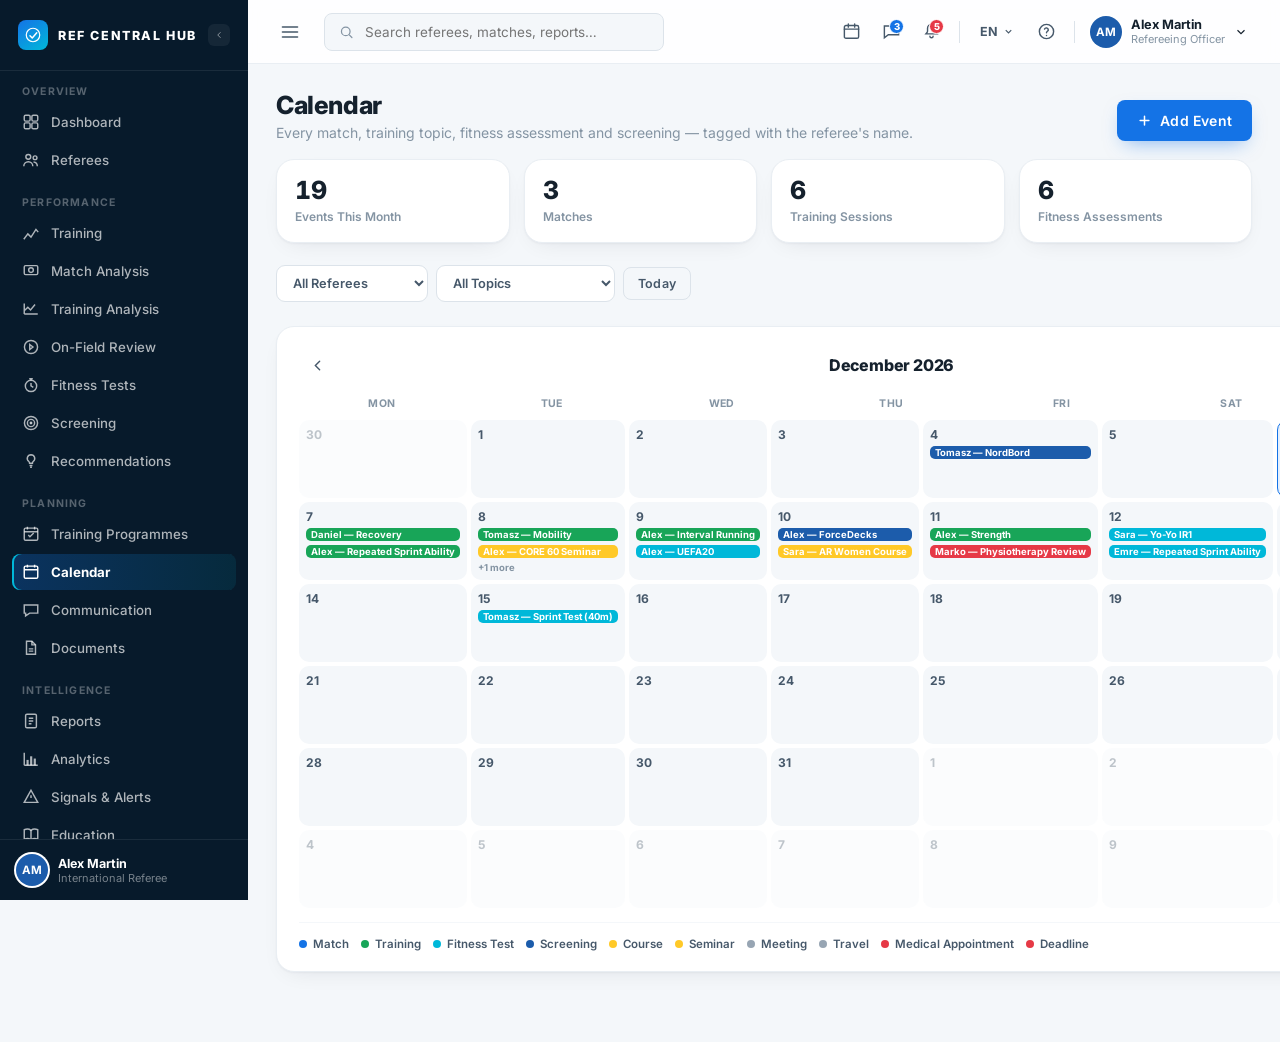
==== calendar.html @ 0d32ebdc "Add working Calendar with training/fitness topics Month grid + agenda view showing every match, trai" ====
<!doctype html>
<html lang="en">
<head>
<meta charset="UTF-8">
<meta name="viewport" content="width=device-width, initial-scale=1.0">
<title>Calendar — Ref Central Hub</title>
<link rel="preconnect" href="https://fonts.googleapis.com">
<link rel="preconnect" href="https://fonts.gstatic.com" crossorigin>
<link href="https://fonts.googleapis.com/css2?family=Inter:wght@400;500;600;700;800;900&display=swap" rel="stylesheet">
<link rel="stylesheet" href="css/styles.css">
<link rel="stylesheet" href="css/dashboard.css">
<link rel="stylesheet" href="css/referees.css">
<link rel="stylesheet" href="css/fitness.css">
<link rel="stylesheet" href="css/calendar.css">
</head>
<body class="app-body">

<!-- ================= SIDEBAR ================= -->
<aside class="sidebar" id="sidebar">
  <div class="sidebar-logo">
    <div class="logo-mark-sm">
      <svg width="18" height="18" viewBox="0 0 24 24" fill="none">
        <circle cx="12" cy="12" r="9" stroke="white" stroke-width="1.6"/>
        <path d="M8 13l3 3 6-7" stroke="white" stroke-width="2" stroke-linecap="round" stroke-linejoin="round"/>
      </svg>
    </div>
    <div class="logo-wordmark-sm"><span>REF CENTRAL HUB</span></div>
    <button class="sidebar-collapse" id="sidebarToggle" aria-label="Collapse sidebar">
      <svg width="16" height="16" viewBox="0 0 24 24" fill="none" stroke="currentColor" stroke-width="2" stroke-linecap="round"><path d="M15 6l-6 6 6 6"/></svg>
    </button>
  </div>

  <nav class="sidebar-nav">
    <div class="nav-group">
      <div class="nav-label">Overview</div>
      <a class="nav-item" href="dashboard.html">
        <span class="nav-icon"><svg viewBox="0 0 20 20" fill="none" stroke="currentColor" stroke-width="1.6"><rect x="2.5" y="2.5" width="6.5" height="6.5" rx="1.5"/><rect x="11" y="2.5" width="6.5" height="6.5" rx="1.5"/><rect x="2.5" y="11" width="6.5" height="6.5" rx="1.5"/><rect x="11" y="11" width="6.5" height="6.5" rx="1.5"/></svg></span>
        <span class="nav-text">Dashboard</span>
      </a>
      <a class="nav-item" href="referees.html">
        <span class="nav-icon"><svg viewBox="0 0 20 20" fill="none" stroke="currentColor" stroke-width="1.6"><circle cx="7" cy="6.5" r="2.7"/><path d="M2 17c0-2.8 2.2-5 5-5s5 2.2 5 5"/><circle cx="14.5" cy="7.5" r="2.1"/><path d="M12.8 12.3c2.3.2 4.2 2.1 4.2 4.7"/></svg></span>
        <span class="nav-text">Referees</span>
      </a>
    </div>

    <div class="nav-group">
      <div class="nav-label">Performance</div>
      <a class="nav-item" href="#">
        <span class="nav-icon"><svg viewBox="0 0 20 20" fill="none" stroke="currentColor" stroke-width="1.6"><path d="M2 17l4.5-6 3.5 3.5L15.5 6l2.5 3"/></svg></span>
        <span class="nav-text">Training</span>
      </a>
      <a class="nav-item" href="#">
        <span class="nav-icon"><svg viewBox="0 0 20 20" fill="none" stroke="currentColor" stroke-width="1.6"><rect x="2.5" y="4" width="15" height="10" rx="1.5"/><circle cx="10" cy="9" r="2.6"/></svg></span>
        <span class="nav-text">Match Analysis</span>
      </a>
      <a class="nav-item" href="#">
        <span class="nav-icon"><svg viewBox="0 0 20 20" fill="none" stroke="currentColor" stroke-width="1.6"><path d="M2.5 15.5h15M2.5 15.5V4M2.5 12l4-4 3 3 5-6"/></svg></span>
        <span class="nav-text">Training Analysis</span>
      </a>
      <a class="nav-item" href="#">
        <span class="nav-icon"><svg viewBox="0 0 20 20" fill="none" stroke="currentColor" stroke-width="1.6"><circle cx="10" cy="10" r="7.3"/><path d="M8.6 7.2l3.6 2.8-3.6 2.8z"/></svg></span>
        <span class="nav-text">On-Field Review</span>
      </a>
      <a class="nav-item" href="fitness-tests.html">
        <span class="nav-icon"><svg viewBox="0 0 20 20" fill="none" stroke="currentColor" stroke-width="1.6"><circle cx="10" cy="11" r="6.3"/><path d="M10 4.7V3M8 3h4M10 7.7V11l2.6 1.6"/></svg></span>
        <span class="nav-text">Fitness Tests</span>
      </a>
      <a class="nav-item" href="screening.html">
        <span class="nav-icon"><svg viewBox="0 0 20 20" fill="none" stroke="currentColor" stroke-width="1.6"><circle cx="10" cy="10" r="7.3"/><circle cx="10" cy="10" r="4"/><circle cx="10" cy="10" r="0.8" fill="currentColor"/></svg></span>
        <span class="nav-text">Screening</span>
      </a>
      <a class="nav-item" href="#">
        <span class="nav-icon"><svg viewBox="0 0 20 20" fill="none" stroke="currentColor" stroke-width="1.6"><path d="M10 3a4.2 4.2 0 0 0-2.4 7.6c.5.4.8 1 .8 1.6v.3h3.2v-.3c0-.6.3-1.2.8-1.6A4.2 4.2 0 0 0 10 3z"/><path d="M8.4 15h3.2M9 17h2"/></svg></span>
        <span class="nav-text">Recommendations</span>
      </a>
    </div>

    <div class="nav-group">
      <div class="nav-label">Planning</div>
      <a class="nav-item" href="#">
        <span class="nav-icon"><svg viewBox="0 0 20 20" fill="none" stroke="currentColor" stroke-width="1.6"><rect x="2.5" y="3.5" width="15" height="13.5" rx="1.5"/><path d="M2.5 7.5h15M6 2v3M14 2v3"/><path d="M7 11.2l1.8 1.8L13 9" /></svg></span>
        <span class="nav-text">Training Programmes</span>
      </a>
      <a class="nav-item active" href="calendar.html">
        <span class="nav-icon"><svg viewBox="0 0 20 20" fill="none" stroke="currentColor" stroke-width="1.6"><rect x="2.5" y="3.5" width="15" height="13.5" rx="1.5"/><path d="M2.5 7.5h15M6 2v3M14 2v3"/></svg></span>
        <span class="nav-text">Calendar</span>
      </a>
      <a class="nav-item" href="#">
        <span class="nav-icon"><svg viewBox="0 0 20 20" fill="none" stroke="currentColor" stroke-width="1.6"><path d="M2.5 4.5h15v9h-9L4 16.5v-3H2.5z"/></svg></span>
        <span class="nav-text">Communication</span>
      </a>
      <a class="nav-item" href="#">
        <span class="nav-icon"><svg viewBox="0 0 20 20" fill="none" stroke="currentColor" stroke-width="1.6"><path d="M5 2.5h6l4 4v10.5H5z"/><path d="M11 2.5v4h4M7.5 11h5M7.5 13.5h5"/></svg></span>
        <span class="nav-text">Documents</span>
      </a>
    </div>

    <div class="nav-group">
      <div class="nav-label">Intelligence</div>
      <a class="nav-item" href="#">
        <span class="nav-icon"><svg viewBox="0 0 20 20" fill="none" stroke="currentColor" stroke-width="1.6"><rect x="4" y="2.5" width="12" height="15" rx="1.5"/><path d="M7.5 7h5M7.5 10h5M7.5 13h3"/></svg></span>
        <span class="nav-text">Reports</span>
      </a>
      <a class="nav-item" href="#">
        <span class="nav-icon"><svg viewBox="0 0 20 20" fill="none" stroke="currentColor" stroke-width="1.6"><path d="M2.5 17V3M2.5 17h15"/><rect x="5" y="11" width="2.4" height="6" fill="currentColor" stroke="none"/><rect x="9" y="7" width="2.4" height="10" fill="currentColor" stroke="none"/><rect x="13" y="9.5" width="2.4" height="7.5" fill="currentColor" stroke="none"/></svg></span>
        <span class="nav-text">Analytics</span>
      </a>
      <a class="nav-item" href="#">
        <span class="nav-icon"><svg viewBox="0 0 20 20" fill="none" stroke="currentColor" stroke-width="1.6"><path d="M10 2.5l7.5 13.5h-15z"/><path d="M10 8v3.2M10 13.6h.01"/></svg></span>
        <span class="nav-text">Signals &amp; Alerts</span>
      </a>
      <a class="nav-item" href="#">
        <span class="nav-icon"><svg viewBox="0 0 20 20" fill="none" stroke="currentColor" stroke-width="1.6"><path d="M2.5 4.2c2.2-1 5.4-1 7.5.6 2.1-1.6 5.3-1.6 7.5-.6v10.6c-2.2-1-5.4-1-7.5.6-2.1-1.6-5.3-1.6-7.5-.6z"/><path d="M10 4.8v10.6"/></svg></span>
        <span class="nav-text">Education</span>
      </a>
    </div>

    <div class="nav-group">
      <div class="nav-label">Admin</div>
      <a class="nav-item" href="organizations.html">
        <span class="nav-icon"><svg viewBox="0 0 20 20" fill="none" stroke="currentColor" stroke-width="1.6"><circle cx="8" cy="7" r="2.6"/><path d="M3 17c0-2.6 2.2-4.7 5-4.7s5 2.1 5 4.7"/><circle cx="15.2" cy="6" r="1.4"/><path d="M14 11.5c1.7.3 3 1.8 3 3.6"/></svg></span>
        <span class="nav-text">User Management</span>
      </a>
      <a class="nav-item" href="#">
        <span class="nav-icon"><svg viewBox="0 0 20 20" fill="none" stroke="currentColor" stroke-width="1.6"><circle cx="10" cy="10" r="2.6"/><path d="M10 3v1.8M10 15.2V17M17 10h-1.8M4.8 10H3M14.9 5.1l-1.3 1.3M6.4 13.6l-1.3 1.3M14.9 14.9l-1.3-1.3M6.4 6.4L5.1 5.1"/></svg></span>
        <span class="nav-text">Settings</span>
      </a>
    </div>
  </nav>

  <div class="sidebar-footer">
    <div class="sidebar-user">
      <div class="avatar avatar-sm" style="background:#1C5CAB">AM</div>
      <div class="sidebar-user-info">
        <div class="name">Alex Martin</div>
        <div class="role">International Referee</div>
      </div>
    </div>
  </div>
</aside>

<!-- ================= MAIN ================= -->
<div class="app-main">

  <header class="topbar">
    <button class="icon-btn mobile-only" id="mobileNavToggle" aria-label="Menu">
      <svg width="20" height="20" viewBox="0 0 24 24" fill="none" stroke="currentColor" stroke-width="2" stroke-linecap="round"><path d="M3 6h18M3 12h18M3 18h18"/></svg>
    </button>
    <div class="search-box">
      <svg width="16" height="16" viewBox="0 0 24 24" fill="none" stroke="currentColor" stroke-width="2" stroke-linecap="round"><circle cx="11" cy="11" r="7"/><path d="M21 21l-4.3-4.3"/></svg>
      <input type="text" placeholder="Search referees, matches, reports…">
    </div>
    <div class="topbar-spacer"></div>
    <div class="topbar-actions">
      <button class="icon-btn" title="Calendar"><svg width="19" height="19" viewBox="0 0 24 24" fill="none" stroke="currentColor" stroke-width="1.8" stroke-linecap="round"><rect x="3" y="4.5" width="18" height="16" rx="2"/><path d="M3 9h18M8 2.5v4M16 2.5v4"/></svg></button>
      <button class="icon-btn" title="Messages"><svg width="19" height="19" viewBox="0 0 24 24" fill="none" stroke="currentColor" stroke-width="1.8" stroke-linecap="round"><path d="M3 5h18v11H8l-5 4z"/></svg><span class="dot-badge">3</span></button>
      <button class="icon-btn" title="Notifications"><svg width="19" height="19" viewBox="0 0 24 24" fill="none" stroke="currentColor" stroke-width="1.8" stroke-linecap="round"><path d="M12 3a5 5 0 0 0-5 5v3.5c0 .8-.3 1.6-.9 2.2L5 15h14l-1.1-1.3a3 3 0 0 1-.9-2.2V8a5 5 0 0 0-5-5z"/><path d="M10 18a2 2 0 0 0 4 0"/></svg><span class="dot-badge critical">5</span></button>
      <div class="topbar-divider"></div>
      <button class="lang-select">EN <svg width="11" height="11" viewBox="0 0 24 24" fill="none" stroke="currentColor" stroke-width="2.5"><path d="M6 9l6 6 6-6"/></svg></button>
      <button class="icon-btn" title="Help"><svg width="19" height="19" viewBox="0 0 24 24" fill="none" stroke="currentColor" stroke-width="1.8" stroke-linecap="round"><circle cx="12" cy="12" r="9"/><path d="M9.5 9a2.5 2.5 0 0 1 4.8 1c0 1.7-2.3 1.8-2.3 3.5"/><path d="M12 17h.01"/></svg></button>
      <div class="topbar-divider"></div>
      <div class="user-chip">
        <div class="avatar avatar-sm" style="background:#1C5CAB">AM</div>
        <div class="user-chip-info"><div class="name">Alex Martin</div><div class="role">Refereeing Officer</div></div>
        <svg width="14" height="14" viewBox="0 0 24 24" fill="none" stroke="currentColor" stroke-width="2"><path d="M6 9l6 6 6-6"/></svg>
      </div>
    </div>
  </header>

  <main class="content">
    <div class="page-head">
      <div>
        <h1>Calendar</h1>
        <p class="page-sub">Every match, training topic, fitness assessment and screening — tagged with the referee's name.</p>
      </div>
      <button class="btn btn-primary" id="openAddEvent">
        <svg width="15" height="15" viewBox="0 0 24 24" fill="none" stroke="white" stroke-width="2.4" stroke-linecap="round"><path d="M12 5v14M5 12h14"/></svg>
        Add Event
      </button>
    </div>

    <div class="kpi-grid" id="calKpis" style="grid-template-columns:repeat(4,1fr);"></div>

    <div class="filter-row">
      <select class="filter-select" id="filterRefCal"><option value="">All Referees</option></select>
      <select class="filter-select" id="filterTypeCal"><option value="">All Topics</option></select>
      <button class="btn btn-ghost" id="todayBtn" style="padding:8px 14px;font-size:12.5px;">Today</button>
    </div>

    <div class="cal-layout">
      <div class="card card-pad">
        <div class="cal-header">
          <button class="icon-btn" id="prevMonth"><svg width="17" height="17" viewBox="0 0 24 24" fill="none" stroke="currentColor" stroke-width="2" stroke-linecap="round"><path d="M15 6l-6 6 6 6"/></svg></button>
          <div class="cal-month-label" id="calMonthLabel">—</div>
          <button class="icon-btn" id="nextMonth"><svg width="17" height="17" viewBox="0 0 24 24" fill="none" stroke="currentColor" stroke-width="2" stroke-linecap="round"><path d="M9 6l6 6-6 6"/></svg></button>
        </div>
        <div class="cal-weekdays">
          <div>Mon</div><div>Tue</div><div>Wed</div><div>Thu</div><div>Fri</div><div>Sat</div><div>Sun</div>
        </div>
        <div class="cal-grid" id="calGrid"></div>
        <div class="cal-legend" id="calLegend"></div>
      </div>

      <div class="card card-pad">
        <div class="card-head">
          <div class="card-title" id="agendaTitle">Agenda</div>
          <a href="#" class="card-link" id="clearDaySelect">Show all month</a>
        </div>
        <div class="agenda-list" id="agendaList"></div>
      </div>
    </div>
  </main>
</div>

<!-- ===== Add Event modal ===== -->
<div class="modal-overlay" id="addEventModal">
  <div class="modal">
    <div class="modal-head">
      <div>
        <h3>Add Calendar Event</h3>
        <p>Schedule a match, training topic, fitness test, screening or other event.</p>
      </div>
      <button class="modal-close" data-close-modal><svg width="15" height="15" viewBox="0 0 24 24" fill="none" stroke="currentColor" stroke-width="2.2" stroke-linecap="round"><path d="M18 6L6 18M6 6l12 12"/></svg></button>
    </div>
    <div class="modal-body">
      <form id="addEventForm">
        <div class="form-grid">
          <div class="form-field full">
            <label for="evReferee">Referee</label>
            <select id="evReferee"></select>
          </div>
          <div class="form-field full">
            <label for="evType">Event type</label>
            <select id="evType"></select>
          </div>
          <div class="form-field full" id="evTopicWrap">
            <label for="evTopicSelect">Topic</label>
            <select id="evTopicSelect"></select>
            <input type="text" id="evTopicText" placeholder="e.g. Real Madrid vs Manchester City" style="display:none; margin-top:8px;">
          </div>
          <div class="form-field">
            <label for="evDate">Date</label>
            <input type="date" id="evDate" required>
          </div>
          <div class="form-field">
            <label for="evTime">Time</label>
            <input type="time" id="evTime">
          </div>
          <div class="form-field full">
            <label for="evLocation">Location (optional)</label>
            <input type="text" id="evLocation" placeholder="e.g. Marbella Performance Centre">
          </div>
          <div class="form-field full">
            <label for="evNotes">Notes (optional)</label>
            <input type="text" id="evNotes">
          </div>
        </div>
      </form>
    </div>
    <div class="modal-foot">
      <button class="btn btn-ghost" data-close-modal>Cancel</button>
      <button class="btn btn-primary" id="submitAddEvent">Save Event</button>
    </div>
  </div>
</div>

<div class="toast" id="toast"></div>

<script src="js/data.js"></script>
<script src="js/app.js"></script>
<script src="js/calendar.js"></script>
</body>
</html>
---- css/styles.css ----
/* ============================================================
   REF CENTRAL HUB — Design System
   ============================================================ */

:root {
  /* Brand palette */
  --navy-900: #071A2B;
  --navy-800: #0D2438;
  --navy-700: #13304A;
  --navy-600: #1C3E5C;
  --blue-600: #1473E6;
  --blue-500: #2F87EC;
  --blue-100: #E4EFFD;
  --cyan-500: #00B8D9;
  --cyan-100: #E0FAFF;
  --green-600: #18A558;
  --green-100: #E5F7ED;
  --yellow-500: #FFC928;
  --yellow-100: #FFF6DE;
  --red-600: #E63946;
  --red-100: #FDE9EA;
  --white: #FFFFFF;
  --grey-50: #F4F7FA;
  --grey-100: #E9EEF3;
  --grey-200: #DCE3EA;
  --grey-400: #97A5B3;
  --grey-500: #6B7A89;
  --text-900: #15212D;
  --text-600: #46586A;
  --text-400: #8494A3;

  /* Chart data roles (validated-safe pairing: blue + green, hue-distant) */
  --series-1: var(--blue-600);
  --series-2: var(--green-600);
  --series-seq-100: #CDE2FB;
  --series-seq-250: #86B6EF;
  --series-seq-450: #2A78D6;
  --series-seq-550: #1C5CAB;
  --series-seq-700: #0D366B;

  /* Status (fixed, reserved) */
  --status-good: var(--green-600);
  --status-warn: var(--yellow-500);
  --status-critical: var(--red-600);

  --radius-sm: 8px;
  --radius-md: 12px;
  --radius-lg: 18px;
  --shadow-card: 0 1px 2px rgba(7,26,43,0.04), 0 8px 24px -12px rgba(7,26,43,0.12);
  --shadow-pop: 0 12px 32px -8px rgba(7,26,43,0.22);
  --font: 'Inter', -apple-system, 'Segoe UI', sans-serif;
}

* { box-sizing: border-box; }
html, body { margin: 0; padding: 0; }

body {
  font-family: var(--font);
  background: var(--grey-50);
  color: var(--text-900);
  -webkit-font-smoothing: antialiased;
}

img { max-width: 100%; display: block; }

a { color: inherit; text-decoration: none; }

button { font-family: inherit; cursor: pointer; }

.tabular { font-variant-numeric: tabular-nums; }

/* ============================================================
   Background texture — subtle pitch / data motif
   ============================================================ */
.pitch-texture {
  position: absolute;
  inset: 0;
  pointer-events: none;
  opacity: 0.08;
}

/* ============================================================
   Buttons
   ============================================================ */
.btn {
  display: inline-flex;
  align-items: center;
  justify-content: center;
  gap: 8px;
  border: none;
  border-radius: var(--radius-sm);
  padding: 12px 20px;
  font-size: 14px;
  font-weight: 600;
  letter-spacing: 0.2px;
  transition: background .15s ease, transform .15s ease, box-shadow .15s ease;
}
.btn-primary {
  background: var(--blue-600);
  color: var(--white);
  box-shadow: 0 8px 20px -8px rgba(20,115,230,0.55);
}
.btn-primary:hover { background: #0E63CC; }
.btn-primary:active { transform: translateY(1px); }
.btn-ghost {
  background: transparent;
  color: var(--text-600);
  border: 1px solid var(--grey-200);
}
.btn-ghost:hover { background: var(--grey-50); border-color: var(--grey-400); }
.btn-block { width: 100%; }

/* ============================================================
   Cards
   ============================================================ */
.card {
  background: var(--white);
  border-radius: var(--radius-lg);
  border: 1px solid var(--grey-100);
  box-shadow: var(--shadow-card);
}
.card-pad { padding: 20px 22px; }

.card-head {
  display: flex;
  align-items: center;
  justify-content: space-between;
  margin-bottom: 16px;
}
.card-title {
  font-size: 15px;
  font-weight: 700;
  letter-spacing: 0.1px;
  color: var(--text-900);
}
.card-link {
  font-size: 12.5px;
  font-weight: 600;
  color: var(--blue-600);
}

/* ============================================================
   Status badges
   ============================================================ */
.badge {
  display: inline-flex;
  align-items: center;
  gap: 6px;
  font-size: 11.5px;
  font-weight: 700;
  letter-spacing: 0.3px;
  text-transform: uppercase;
  padding: 4px 9px 4px 7px;
  border-radius: 999px;
}
.badge-dot { width: 6px; height: 6px; border-radius: 50%; flex: none; }

.badge-good { background: var(--green-100); color: #0D7A3E; }
.badge-good .badge-dot { background: var(--green-600); }

.badge-warn { background: var(--yellow-100); color: #8A6400; }
.badge-warn .badge-dot { background: var(--yellow-500); }

.badge-critical { background: var(--red-100); color: #B32330; }
.badge-critical .badge-dot { background: var(--red-600); }

.badge-info { background: var(--blue-100); color: #0E5CB8; }
.badge-info .badge-dot { background: var(--blue-600); }

.badge-neutral { background: var(--grey-100); color: var(--text-600); }
.badge-neutral .badge-dot { background: var(--grey-400); }

/* ============================================================
   Forms
   ============================================================ */
.form-grid { display: grid; grid-template-columns: 1fr 1fr; gap: 16px; }
.form-field { margin-bottom: 16px; }
.form-field.full { grid-column: 1 / -1; }
.form-field label {
  display: block;
  font-size: 12.5px;
  font-weight: 700;
  color: var(--text-600);
  margin-bottom: 7px;
  letter-spacing: 0.2px;
}
.form-field input,
.form-field select {
  width: 100%;
  padding: 11px 13px;
  border-radius: var(--radius-sm);
  border: 1.5px solid var(--grey-200);
  font-size: 14px;
  font-family: var(--font);
  color: var(--text-900);
  background: var(--grey-50);
  transition: border-color .15s ease, background .15s ease;
}
.form-field input:focus,
.form-field select:focus {
  outline: none;
  border-color: var(--blue-600);
  background: var(--white);
  box-shadow: 0 0 0 4px rgba(20,115,230,0.12);
}
.form-hint { font-size: 11.5px; color: var(--text-400); margin-top: 16px; }

/* ============================================================
   Modal
   ============================================================ */
.modal-overlay {
  position: fixed; inset: 0;
  background: rgba(7,26,43,0.48);
  display: none;
  align-items: center;
  justify-content: center;
  z-index: 100;
  padding: 24px;
}
.modal-overlay.open { display: flex; }
.modal {
  background: var(--white);
  border-radius: var(--radius-lg);
  width: 100%;
  max-width: 520px;
  max-height: 88vh;
  overflow-y: auto;
  box-shadow: var(--shadow-pop);
}
.modal-head {
  display: flex; align-items: flex-start; justify-content: space-between;
  padding: 22px 24px 4px;
}
.modal-head h3 { font-size: 18px; font-weight: 800; margin: 0 0 4px; letter-spacing: -0.2px; }
.modal-head p { font-size: 13px; color: var(--text-400); margin: 0; }
.modal-close {
  width: 30px; height: 30px; border-radius: 8px; border: none;
  background: var(--grey-50); color: var(--text-600);
  display: flex; align-items: center; justify-content: center; flex: none;
}
.modal-close:hover { background: var(--grey-100); }
.modal-body { padding: 18px 24px; }
.modal-foot {
  display: flex; justify-content: flex-end; gap: 10px;
  padding: 16px 24px 22px;
}

/* ============================================================
   Toast
   ============================================================ */
.toast {
  position: fixed;
  bottom: 24px; left: 50%;
  transform: translateX(-50%) translateY(20px);
  background: var(--navy-900);
  color: white;
  padding: 12px 20px;
  border-radius: 10px;
  font-size: 13.5px;
  font-weight: 600;
  box-shadow: var(--shadow-pop);
  display: flex; align-items: center; gap: 10px;
  z-index: 200;
  opacity: 0;
  pointer-events: none;
  transition: opacity .2s ease, transform .2s ease;
}
.toast.show { opacity: 1; transform: translateX(-50%) translateY(0); }

/* ============================================================
   Role chips
   ============================================================ */
.role-chip {
  display: inline-flex; align-items: center; gap: 6px;
  font-size: 11px; font-weight: 700;
  padding: 4px 9px 4px 7px;
  border-radius: 999px;
  background: var(--grey-100);
  color: var(--text-600);
  white-space: nowrap;
}
.role-chip .dot { width: 6px; height: 6px; border-radius: 50%; flex: none; }
.role-chip .rm {
  border: none; background: transparent; color: var(--text-400);
  cursor: pointer; font-size: 13px; line-height: 1; padding: 0 0 0 2px;
}
.role-chip .rm:hover { color: var(--red-600); }

/* ============================================================
   Empty state
   ============================================================ */
.empty-state {
  text-align: center;
  padding: 48px 20px;
  color: var(--text-400);
}
.empty-state .icon { margin-bottom: 14px; opacity: 0.5; }
.empty-state .title { font-size: 14.5px; font-weight: 700; color: var(--text-600); margin-bottom: 4px; }
.empty-state .sub { font-size: 13px; }

/* ============================================================
   Scrollbar
   ============================================================ */
::-webkit-scrollbar { width: 8px; height: 8px; }
::-webkit-scrollbar-track { background: transparent; }
::-webkit-scrollbar-thumb { background: var(--grey-200); border-radius: 8px; }
::-webkit-scrollbar-thumb:hover { background: var(--grey-400); }
---- css/dashboard.css ----
/* ============================================================
   REF CENTRAL HUB — Dashboard Shell
   ============================================================ */

.app-body { background: var(--grey-50); }

/* ---------------- Sidebar ---------------- */
.sidebar {
  position: fixed;
  top: 0; left: 0; bottom: 0;
  width: 248px;
  background: var(--navy-900);
  display: flex;
  flex-direction: column;
  z-index: 40;
  transition: width .18s ease;
}
.sidebar.collapsed { width: 76px; }

.sidebar-logo {
  display: flex;
  align-items: center;
  gap: 10px;
  padding: 20px 18px;
  border-bottom: 1px solid rgba(255,255,255,0.08);
  position: relative;
}
.logo-mark-sm {
  width: 30px; height: 30px; flex: none;
  border-radius: 8px;
  background: linear-gradient(145deg, var(--blue-600), var(--cyan-500));
  display: flex; align-items: center; justify-content: center;
}
.logo-wordmark-sm {
  color: var(--white);
  font-size: 12.5px;
  font-weight: 800;
  letter-spacing: 1.6px;
  white-space: nowrap;
  overflow: hidden;
}
.sidebar.collapsed .logo-wordmark-sm,
.sidebar.collapsed .sidebar-collapse,
.sidebar.collapsed .nav-label,
.sidebar.collapsed .nav-text,
.sidebar.collapsed .sidebar-user-info { display: none; }

.sidebar-collapse {
  margin-left: auto;
  width: 22px; height: 22px;
  border-radius: 6px;
  border: none;
  background: rgba(255,255,255,0.06);
  color: rgba(255,255,255,0.6);
  display: flex; align-items: center; justify-content: center;
}
.sidebar-collapse:hover { background: rgba(255,255,255,0.12); color: white; }
.sidebar.collapsed .sidebar-collapse svg { transform: rotate(180deg); }

.sidebar-nav {
  flex: 1;
  overflow-y: auto;
  padding: 14px 12px;
}
.nav-group { margin-bottom: 18px; }
.nav-label {
  font-size: 10.5px;
  font-weight: 700;
  letter-spacing: 1.2px;
  text-transform: uppercase;
  color: rgba(255,255,255,0.32);
  padding: 0 10px;
  margin-bottom: 6px;
}
.nav-item {
  display: flex;
  align-items: center;
  gap: 11px;
  padding: 9px 10px;
  border-radius: 8px;
  color: rgba(255,255,255,0.68);
  font-size: 13.3px;
  font-weight: 500;
  margin-bottom: 2px;
  white-space: nowrap;
}
.nav-icon { flex: none; width: 18px; height: 18px; display: flex; align-items: center; justify-content: center; }
.nav-item:hover { background: rgba(255,255,255,0.06); color: white; }
.nav-item.active {
  background: linear-gradient(90deg, rgba(20,115,230,0.28), rgba(0,184,217,0.10));
  color: white;
  font-weight: 700;
  box-shadow: inset 2px 0 0 var(--cyan-500);
}

.sidebar-footer {
  padding: 14px 16px;
  border-top: 1px solid rgba(255,255,255,0.08);
}
.sidebar-user { display: flex; align-items: center; gap: 10px; }
.sidebar-user-info .name { color: white; font-size: 12.5px; font-weight: 700; }
.sidebar-user-info .role { color: rgba(255,255,255,0.45); font-size: 11px; }

/* ---------------- Main / Topbar ---------------- */
.app-main { margin-left: 248px; transition: margin-left .18s ease; min-height: 100vh; }
.sidebar.collapsed ~ .app-main { margin-left: 76px; }

.topbar {
  position: sticky; top: 0; z-index: 30;
  height: 64px;
  background: rgba(255,255,255,0.86);
  backdrop-filter: blur(10px);
  border-bottom: 1px solid var(--grey-100);
  display: flex;
  align-items: center;
  gap: 16px;
  padding: 0 24px;
}
.mobile-only { display: none; }

.search-box {
  display: flex;
  align-items: center;
  gap: 9px;
  background: var(--grey-50);
  border: 1px solid var(--grey-200);
  border-radius: var(--radius-sm);
  padding: 9px 14px;
  width: 340px;
  color: var(--text-400);
}
.search-box input {
  border: none; background: transparent; outline: none;
  font-size: 13.5px; width: 100%; color: var(--text-900); font-family: var(--font);
}
.topbar-spacer { flex: 1; }
.topbar-actions { display: flex; align-items: center; gap: 4px; }

.icon-btn {
  position: relative;
  width: 36px; height: 36px;
  border-radius: 9px;
  border: none;
  background: transparent;
  color: var(--text-600);
  display: flex; align-items: center; justify-content: center;
}
.icon-btn:hover { background: var(--grey-50); color: var(--text-900); }

.dot-badge {
  position: absolute; top: 5px; right: 5px;
  min-width: 15px; height: 15px; padding: 0 3px;
  border-radius: 999px;
  background: var(--blue-600);
  color: white;
  font-size: 9.5px; font-weight: 800;
  display: flex; align-items: center; justify-content: center;
  border: 1.5px solid white;
}
.dot-badge.critical { background: var(--red-600); }

.topbar-divider { width: 1px; height: 22px; background: var(--grey-200); margin: 0 6px; }

.lang-select {
  border: none; background: transparent; color: var(--text-600);
  font-size: 12.5px; font-weight: 700; display: flex; align-items: center; gap: 5px;
  padding: 8px 10px; border-radius: 8px;
}
.lang-select:hover { background: var(--grey-50); }

.user-chip { display: flex; align-items: center; gap: 9px; padding: 5px 8px 5px 5px; border-radius: 10px; }
.user-chip:hover { background: var(--grey-50); }
.user-chip-info .name { font-size: 12.8px; font-weight: 700; color: var(--text-900); }
.user-chip-info .role { font-size: 11px; color: var(--text-400); }

.avatar {
  width: 38px; height: 38px; border-radius: 50%;
  display: flex; align-items: center; justify-content: center;
  color: white; font-weight: 700; font-size: 13px;
  flex: none;
  box-shadow: 0 0 0 2px white;
}
.avatar-sm { width: 32px; height: 32px; font-size: 11.5px; }
.avatar-xs { width: 22px; height: 22px; font-size: 9.5px; margin-right: 8px; box-shadow: none; }

/* ---------------- Content ---------------- */
.content { padding: 26px 28px 60px; max-width: 1480px; }

.page-head { display: flex; align-items: flex-end; justify-content: space-between; margin-bottom: 18px; }
.page-head h1 { font-size: 25px; font-weight: 800; letter-spacing: -0.4px; margin: 0 0 4px; }
.page-sub { font-size: 14px; color: var(--text-400); margin: 0; }

.filter-row { display: flex; gap: 8px; margin-bottom: 24px; flex-wrap: wrap; }
.filter-chip {
  border: 1px solid var(--grey-200);
  background: white;
  color: var(--text-600);
  font-size: 12.8px;
  font-weight: 600;
  padding: 8px 14px;
  border-radius: 999px;
  display: inline-flex; align-items: center; gap: 6px;
}
.filter-chip:hover { border-color: var(--grey-400); }
.filter-chip.active { background: var(--navy-900); border-color: var(--navy-900); color: white; }

/* ---------------- KPI cards ---------------- */
.kpi-grid {
  display: grid;
  grid-template-columns: repeat(6, 1fr);
  gap: 14px;
  margin-bottom: 22px;
}
.kpi-card {
  background: white;
  border: 1px solid var(--grey-100);
  border-radius: var(--radius-lg);
  padding: 18px;
  box-shadow: var(--shadow-card);
}
.kpi-card.alert { border-color: rgba(230,57,70,0.12); }
.kpi-icon {
  width: 34px; height: 34px;
  border-radius: 9px;
  display: flex; align-items: center; justify-content: center;
  margin-bottom: 14px;
}
.kpi-value { font-size: 25px; font-weight: 800; letter-spacing: -0.5px; line-height: 1; }
.kpi-label { font-size: 12px; color: var(--text-400); font-weight: 600; margin-top: 6px; }

/* ---------------- Layout grids ---------------- */
.grid-2col { display: grid; grid-template-columns: 1fr 1fr; gap: 16px; margin-bottom: 16px; }
.grid-3col { display: grid; grid-template-columns: 1fr 1fr 1fr; gap: 16px; margin-bottom: 16px; }

.card-subtitle { font-size: 12px; color: var(--text-400); margin-top: 2px; font-weight: 500; }

.seg-control { display: flex; background: var(--grey-50); border-radius: 8px; padding: 3px; gap: 2px; }
.seg-btn { border: none; background: transparent; font-size: 12px; font-weight: 700; color: var(--text-400); padding: 6px 12px; border-radius: 6px; }
.seg-btn.active { background: white; color: var(--text-900); box-shadow: 0 1px 2px rgba(7,26,43,0.1); }

/* ---------------- Today's matches ---------------- */
.match-list { display: flex; flex-direction: column; gap: 4px; }
.match-row {
  display: flex; align-items: center; gap: 12px;
  padding: 11px 6px;
  border-bottom: 1px solid var(--grey-50);
}
.match-row:last-child { border-bottom: none; }
.match-name { font-size: 13.6px; font-weight: 700; display: flex; align-items: center; gap: 6px; }
.flag { font-size: 12px; }
.match-meta { font-size: 11.8px; color: var(--text-400); margin-top: 2px; }
.match-fixture { font-size: 12.5px; color: var(--text-600); margin-top: 3px; font-weight: 600; }
.match-info { flex: 1; min-width: 0; }
.match-when { text-align: right; flex: none; }
.match-when .time { font-size: 14.5px; font-weight: 800; }
.match-when .venue { font-size: 11px; color: var(--text-400); margin-top: 2px; }

/* ---------------- Alerts ---------------- */
.alert-list { display: flex; flex-direction: column; }
.alert-row { display: flex; align-items: flex-start; gap: 11px; padding: 10px 6px; border-bottom: 1px solid var(--grey-50); }
.alert-row:last-child { border-bottom: none; }
.badge-dot-lg { width: 9px; height: 9px; border-radius: 50%; margin-top: 4px; flex: none; }
.badge-dot-lg.critical { background: var(--red-600); }
.badge-dot-lg.warn { background: var(--yellow-500); }
.badge-dot-lg.neutral { background: var(--grey-400); }
.alert-title { font-size: 13.2px; font-weight: 600; color: var(--text-900); }
.alert-meta { font-size: 11.5px; color: var(--text-400); margin-top: 2px; }

/* ---------------- Chart ---------------- */
.chart-wrap { width: 100%; position: relative; }
.load-chart-svg { width: 100%; height: 280px; display: block; overflow: visible; }

.grid-line { stroke: var(--grey-100); stroke-width: 1; }
.axis-label { font-size: 10.5px; fill: var(--text-400); font-weight: 600; font-family: var(--font); }

.line { stroke-width: 2.5; stroke-linejoin: round; stroke-linecap: round; }
.line-1 { stroke: var(--series-1); }
.line-2 { stroke: var(--series-2); stroke-dasharray: 5 4; }

.pt { stroke: white; stroke-width: 2; }
.pt-1 { fill: var(--series-1); }
.pt-2 { fill: var(--series-2); }

.hit-col { cursor: crosshair; }
.crosshair { stroke: var(--grey-400); stroke-width: 1; stroke-dasharray: 3 3; pointer-events: none; }

.chart-legend { display: flex; gap: 22px; margin-top: 10px; padding-left: 4px; }
.legend-item { display: flex; align-items: center; gap: 7px; font-size: 12.5px; font-weight: 600; color: var(--text-600); }
.legend-item i { width: 10px; height: 10px; border-radius: 3px; display: inline-block; }

.chart-tooltip {
  position: absolute;
  background: var(--navy-900);
  color: white;
  border-radius: 10px;
  padding: 10px 12px;
  font-size: 12px;
  pointer-events: none;
  box-shadow: var(--shadow-pop);
  z-index: 5;
  min-width: 150px;
}
.tt-head { font-weight: 800; font-size: 11.5px; letter-spacing: 0.3px; margin-bottom: 6px; color: rgba(255,255,255,0.6); text-transform: uppercase; }
.tt-row { display: flex; align-items: center; gap: 7px; margin-top: 4px; }
.tt-row i { width: 8px; height: 8px; border-radius: 2px; display: inline-block; }
.tt-row b { margin-left: auto; font-weight: 800; }

/* ---------------- Mini table ---------------- */
.mini-table { width: 100%; border-collapse: collapse; }
.mini-table th {
  text-align: left; font-size: 11px; font-weight: 700; text-transform: uppercase;
  letter-spacing: 0.4px; color: var(--text-400); padding: 0 6px 10px;
  border-bottom: 1px solid var(--grey-100);
}
.mini-table td { padding: 11px 6px; font-size: 13px; border-bottom: 1px solid var(--grey-50); }
.mini-table tr:last-child td { border-bottom: none; }
.cell-name { display: flex; align-items: center; font-weight: 600; }

.tag { font-size: 11px; font-weight: 700; padding: 3px 8px; border-radius: 6px; }
.tag-hi { background: var(--red-100); color: #B32330; }
.tag-mi { background: var(--yellow-100); color: #8A6400; }
.tag-rec { background: var(--blue-100); color: #0E5CB8; }

/* ---------------- Events ---------------- */
.event-list { display: flex; flex-direction: column; gap: 4px; }
.event-row { display: flex; align-items: center; gap: 12px; padding: 10px 6px; border-bottom: 1px solid var(--grey-50); }
.event-row:last-child { border-bottom: none; }
.event-date { text-align: center; width: 42px; flex: none; }
.event-date .d { font-size: 16px; font-weight: 800; line-height: 1; }
.event-date .m { font-size: 10px; font-weight: 700; color: var(--text-400); letter-spacing: 0.4px; margin-top: 2px; }
.event-info { flex: 1; min-width: 0; }
.event-title { font-size: 13px; font-weight: 700; }
.event-meta { font-size: 11.5px; color: var(--text-400); margin-top: 2px; }

/* ---------------- Perf grid ---------------- */
.perf-grid { display: grid; grid-template-columns: repeat(6, 1fr); gap: 14px; margin-bottom: 22px; }
.perf-stat { background: var(--grey-50); border-radius: var(--radius-md); padding: 16px; }
.perf-value { font-size: 22px; font-weight: 800; color: var(--navy-900); letter-spacing: -0.4px; }
.perf-value span { font-size: 12px; font-weight: 700; color: var(--text-400); margin-left: 3px; }
.perf-label { font-size: 11.5px; color: var(--text-400); font-weight: 600; margin-top: 6px; }

.compare-block { border-top: 1px solid var(--grey-100); padding-top: 18px; }
.compare-label { font-size: 12.5px; font-weight: 700; color: var(--text-600); margin-bottom: 10px; }
.compare-bars { display: flex; flex-direction: column; gap: 6px; margin-bottom: 10px; }
.compare-bar-track { height: 8px; background: var(--grey-100); border-radius: 999px; overflow: hidden; }
.compare-bar { height: 100%; border-radius: 999px; }
.compare-bar.current { background: var(--blue-600); }
.compare-bar.average { background: var(--grey-400); }
.compare-legend { display: flex; align-items: center; gap: 16px; font-size: 12px; color: var(--text-600); font-weight: 600; }
.compare-legend i { width: 8px; height: 8px; border-radius: 50%; display: inline-block; margin-right: 6px; }
.compare-delta { margin-left: auto; font-weight: 800; }
.compare-delta.up { color: var(--green-600); }

/* ---------------- Simple lists ---------------- */
.simple-list { display: flex; flex-direction: column; gap: 2px; }
.simple-row { display: flex; align-items: center; gap: 10px; padding: 9px 6px; font-size: 13px; font-weight: 600; border-bottom: 1px solid var(--grey-50); }
.simple-row:last-child { border-bottom: none; }
.simple-row .dot { width: 7px; height: 7px; border-radius: 50%; flex: none; }
.simple-when { margin-left: auto; font-size: 11.5px; color: var(--text-400); font-weight: 700; }

/* ---------------- Responsive ---------------- */
@media (max-width: 1240px) {
  .kpi-grid { grid-template-columns: repeat(3, 1fr); }
  .grid-3col { grid-template-columns: 1fr 1fr; }
  .perf-grid { grid-template-columns: repeat(3, 1fr); }
}
@media (max-width: 980px) {
  .sidebar { transform: translateX(-100%); width: 248px; }
  .sidebar.mobile-open { transform: translateX(0); }
  .app-main { margin-left: 0; }
  .sidebar.collapsed ~ .app-main { margin-left: 0; }
  .mobile-only { display: flex; }
  .search-box { width: 200px; }
  .grid-2col { grid-template-columns: 1fr; }
  .grid-3col { grid-template-columns: 1fr; }
  .sidebar-collapse { display: none !important; }
}
@media (max-width: 640px) {
  .kpi-grid { grid-template-columns: 1fr 1fr; }
  .perf-grid { grid-template-columns: 1fr 1fr; }
  .content { padding: 18px 14px 40px; }
}
---- css/referees.css ----
/* ============================================================
   Referees & Organizations — shared list/grid/filter styles
   ============================================================ */

.filter-select {
  border: 1px solid var(--grey-200);
  background: white;
  color: var(--text-600);
  font-size: 12.8px;
  font-weight: 600;
  font-family: var(--font);
  padding: 9px 12px;
  border-radius: 9px;
}
.filter-count {
  margin-left: auto;
  font-size: 12.5px;
  color: var(--text-400);
  font-weight: 600;
  align-self: center;
}
.filter-row { align-items: center; }

/* ---------------- Referee grid ---------------- */
.referee-grid {
  display: grid;
  grid-template-columns: repeat(auto-fill, minmax(280px, 1fr));
  gap: 14px;
}
.referee-card {
  background: white;
  border: 1px solid var(--grey-100);
  border-radius: var(--radius-lg);
  padding: 18px;
  box-shadow: var(--shadow-card);
  cursor: pointer;
  transition: transform .12s ease, box-shadow .12s ease;
}
.referee-card:hover { transform: translateY(-2px); box-shadow: var(--shadow-pop); }

.referee-card-top { display: flex; align-items: center; gap: 12px; margin-bottom: 14px; }
.referee-card-top .avatar { width: 46px; height: 46px; font-size: 15px; }
.referee-card-name { font-size: 15px; font-weight: 800; display: flex; align-items: center; gap: 6px; }
.referee-card-sub { font-size: 12px; color: var(--text-400); font-weight: 600; margin-top: 2px; }

.referee-card-tags { display: flex; gap: 6px; flex-wrap: wrap; margin-bottom: 12px; }
.tag-pill {
  font-size: 10.8px; font-weight: 700; padding: 3px 9px; border-radius: 999px;
  background: var(--grey-100); color: var(--text-600);
}
.tag-pill.cat { background: var(--blue-100); color: #0E5CB8; }

.referee-card-orgs { border-top: 1px solid var(--grey-50); padding-top: 12px; display: flex; gap: 6px; flex-wrap: wrap; min-height: 26px; }
.referee-card-orgs .empty-hint { font-size: 11.5px; color: var(--text-400); font-style: italic; }

/* ---------------- Org assignment (inside referee modal) ---------------- */
.org-assign-list { display: flex; flex-direction: column; gap: 8px; margin-bottom: 18px; }
.org-assign-row {
  display: flex; align-items: center; gap: 10px;
  background: var(--grey-50);
  border-radius: 10px;
  padding: 10px 12px;
}
.org-assign-row .org-badge {
  width: 30px; height: 30px; border-radius: 8px; flex: none;
  display: flex; align-items: center; justify-content: center;
  color: white; font-weight: 800; font-size: 11px;
}
.org-assign-row .org-info { flex: 1; min-width: 0; }
.org-assign-row .org-name { font-size: 13px; font-weight: 700; }
.org-assign-row .org-roles { display: flex; gap: 5px; flex-wrap: wrap; margin-top: 4px; }

.assign-row { display: flex; gap: 8px; }
.assign-row .filter-select { flex: 1; }

/* ---------------- Organizations page ---------------- */
.org-grid {
  display: grid;
  grid-template-columns: repeat(auto-fill, minmax(300px, 1fr));
  gap: 14px;
}
.org-card {
  background: white;
  border: 1px solid var(--grey-100);
  border-radius: var(--radius-lg);
  padding: 20px;
  box-shadow: var(--shadow-card);
  cursor: pointer;
  transition: transform .12s ease, box-shadow .12s ease;
}
.org-card:hover { transform: translateY(-2px); box-shadow: var(--shadow-pop); }
.org-card-top { display: flex; align-items: center; gap: 13px; margin-bottom: 14px; }
.org-badge-lg {
  width: 48px; height: 48px; border-radius: 12px; flex: none;
  display: flex; align-items: center; justify-content: center;
  color: white; font-weight: 800; font-size: 14px;
}
.org-card-name { font-size: 15.5px; font-weight: 800; }
.org-card-sub { font-size: 12px; color: var(--text-400); font-weight: 600; margin-top: 2px; }
.org-card-stats { display: flex; gap: 18px; border-top: 1px solid var(--grey-50); padding-top: 14px; }
.org-card-stat .num { font-size: 18px; font-weight: 800; }
.org-card-stat .lbl { font-size: 10.8px; color: var(--text-400); font-weight: 700; text-transform: uppercase; letter-spacing: 0.3px; margin-top: 2px; }

/* ---------------- Org roster (detail modal) ---------------- */
.roster-table { width: 100%; border-collapse: collapse; margin-bottom: 16px; }
.roster-table th {
  text-align: left; font-size: 10.8px; font-weight: 700; text-transform: uppercase;
  letter-spacing: 0.3px; color: var(--text-400); padding: 0 8px 8px;
  border-bottom: 1px solid var(--grey-100);
}
.roster-table td { padding: 9px 8px; font-size: 13px; border-bottom: 1px solid var(--grey-50); vertical-align: middle; }
.roster-table tr:last-child td { border-bottom: none; }
.roster-name { display: flex; align-items: center; gap: 8px; font-weight: 700; }
---- css/fitness.css ----
/* ============================================================
   Fitness Tests & Screening — shared styles
   ============================================================ */

.protocol-grid {
  display: grid;
  grid-template-columns: repeat(auto-fill, minmax(220px, 1fr));
  gap: 10px;
}
.protocol-card {
  background: var(--grey-50);
  border: 1px solid var(--grey-100);
  border-radius: var(--radius-md);
  padding: 13px 14px;
}
.protocol-card .pname { font-size: 13px; font-weight: 700; margin-bottom: 4px; }
.protocol-card .pmeta { font-size: 11.5px; color: var(--text-400); font-weight: 600; }
.protocol-card .pgroup {
  display: inline-block; font-size: 10px; font-weight: 700; text-transform: uppercase;
  letter-spacing: 0.3px; color: var(--blue-600); background: var(--blue-100);
  padding: 2px 7px; border-radius: 6px; margin-bottom: 7px;
}

.trend { display: inline-flex; align-items: center; gap: 3px; font-size: 12px; font-weight: 700; }
.trend.up { color: var(--green-600); }
.trend.down { color: var(--red-600); }
.trend.flat { color: var(--text-400); }

/* ---------------- Screening page ---------------- */
.system-tabs { display: flex; gap: 8px; flex-wrap: wrap; margin-bottom: 16px; }
.system-tab {
  border: 1px solid var(--grey-200); background: white; color: var(--text-600);
  font-size: 12.5px; font-weight: 700; padding: 8px 14px; border-radius: 999px;
}
.system-tab.active { background: var(--navy-900); border-color: var(--navy-900); color: white; }

.anthro-grid {
  display: grid;
  grid-template-columns: repeat(auto-fill, minmax(260px, 1fr));
  gap: 12px;
}
.anthro-card {
  background: white; border: 1px solid var(--grey-100); border-radius: var(--radius-lg);
  padding: 16px; box-shadow: var(--shadow-card);
}
.anthro-card-top { display: flex; align-items: center; gap: 10px; margin-bottom: 12px; }
.anthro-card-name { font-size: 13.5px; font-weight: 700; }
.anthro-card-sub { font-size: 11.5px; color: var(--text-400); font-weight: 600; }
.anthro-stats { display: flex; gap: 14px; margin-bottom: 12px; }
.anthro-stat .num { font-size: 16px; font-weight: 800; }
.anthro-stat .lbl { font-size: 10.5px; color: var(--text-400); font-weight: 700; text-transform: uppercase; }
.anthro-edit-row { display: flex; gap: 6px; }
.anthro-edit-row input { width: 100%; padding: 7px 9px; border-radius: 7px; border: 1.5px solid var(--grey-200); font-size: 12.5px; font-family: var(--font); background: var(--grey-50); }
.anthro-edit-row input:focus { outline: none; border-color: var(--blue-600); background: white; }

/* ---------------- Body map ---------------- */
.bodymap-wrap { display: flex; gap: 28px; flex-wrap: wrap; align-items: flex-start; }
.bodymap-col { text-align: center; }
.bodymap-col .label { font-size: 11.5px; font-weight: 700; color: var(--text-400); text-transform: uppercase; letter-spacing: 0.4px; margin-bottom: 8px; }
.bodymap-svg { width: 200px; height: 340px; }
.body-region {
  cursor: pointer;
  stroke: white;
  stroke-width: 2;
  transition: r .1s ease;
}
.body-region:hover { stroke: var(--navy-900); }
.bodymap-legend { display: flex; flex-direction: column; gap: 8px; padding-top: 22px; }
.bodymap-legend-item { display: flex; align-items: center; gap: 8px; font-size: 12.5px; font-weight: 600; color: var(--text-600); }
.bodymap-legend-item i { width: 11px; height: 11px; border-radius: 50%; display: inline-block; }
.bodymap-tooltip-name { font-size: 12px; font-weight: 700; margin-top: 10px; min-height: 18px; }
---- css/calendar.css ----
/* ============================================================
   Calendar
   ============================================================ */

.cal-layout {
  display: grid;
  grid-template-columns: 1.6fr 1fr;
  gap: 16px;
  align-items: start;
}

.cal-header {
  display: flex; align-items: center; justify-content: space-between;
  margin-bottom: 14px;
}
.cal-month-label { font-size: 16px; font-weight: 800; letter-spacing: -0.2px; }

.cal-weekdays {
  display: grid;
  grid-template-columns: repeat(7, 1fr);
  gap: 4px;
  margin-bottom: 6px;
}
.cal-weekdays div {
  text-align: center;
  font-size: 10.5px;
  font-weight: 700;
  text-transform: uppercase;
  letter-spacing: 0.4px;
  color: var(--text-400);
  padding-bottom: 4px;
}

.cal-grid {
  display: grid;
  grid-template-columns: repeat(7, 1fr);
  gap: 4px;
}
.cal-day {
  min-height: 78px;
  border-radius: 10px;
  background: var(--grey-50);
  border: 1.5px solid transparent;
  padding: 6px 6px;
  cursor: pointer;
  display: flex;
  flex-direction: column;
  gap: 4px;
}
.cal-day:hover { border-color: var(--grey-200); }
.cal-day.outside { opacity: 0.35; }
.cal-day.today { border-color: var(--blue-600); background: var(--blue-100); }
.cal-day.selected { border-color: var(--navy-900); box-shadow: inset 0 0 0 1px var(--navy-900); }

.cal-day-num { font-size: 12px; font-weight: 700; color: var(--text-600); }
.cal-day.today .cal-day-num { color: var(--blue-600); }

.cal-day-dots { display: flex; flex-wrap: wrap; gap: 3px; }
.cal-dot { width: 6px; height: 6px; border-radius: 50%; flex: none; }

.cal-day-chip {
  font-size: 9.5px;
  font-weight: 700;
  padding: 1px 5px;
  border-radius: 5px;
  color: white;
  white-space: nowrap;
  overflow: hidden;
  text-overflow: ellipsis;
}
.cal-day-more { font-size: 9.5px; color: var(--text-400); font-weight: 700; }

.cal-legend { display: flex; gap: 12px; flex-wrap: wrap; margin-top: 14px; padding-top: 14px; border-top: 1px solid var(--grey-50); }
.cal-legend-item { display: flex; align-items: center; gap: 6px; font-size: 11.5px; font-weight: 600; color: var(--text-600); }
.cal-legend-item i { width: 8px; height: 8px; border-radius: 50%; display: inline-block; }

/* ---------------- Agenda ---------------- */
.agenda-list { display: flex; flex-direction: column; gap: 2px; max-height: 560px; overflow-y: auto; }
.agenda-row { display: flex; align-items: center; gap: 11px; padding: 10px 6px; border-bottom: 1px solid var(--grey-50); }
.agenda-row:last-child { border-bottom: none; }
.agenda-type-dot { width: 9px; height: 9px; border-radius: 50%; flex: none; }
.agenda-time { font-size: 11.5px; font-weight: 800; color: var(--text-600); width: 42px; flex: none; }
.agenda-info { flex: 1; min-width: 0; }
.agenda-topic { font-size: 13px; font-weight: 700; }
.agenda-meta { font-size: 11.5px; color: var(--text-400); margin-top: 2px; }
.agenda-remove { border: none; background: transparent; color: var(--text-400); font-size: 15px; line-height: 1; flex: none; padding: 4px; }
.agenda-remove:hover { color: var(--red-600); }

@media (max-width: 1100px) {
  .cal-layout { grid-template-columns: 1fr; }
}
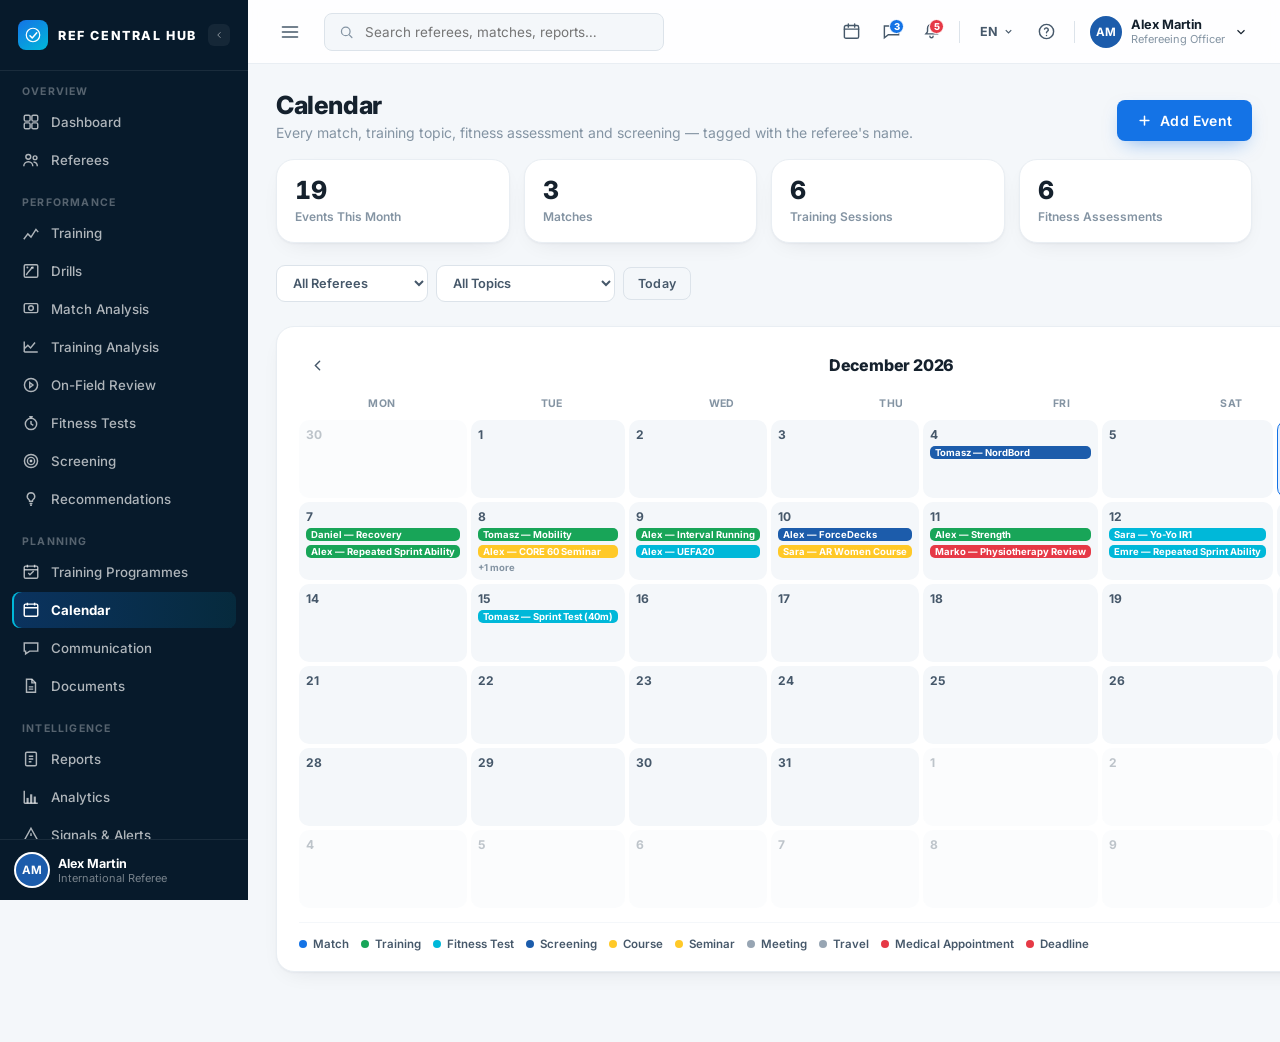
==== commit 378c7faa: "Add Drills module: field picker, canvas editor, and training generator - Drills list page matching t" ====
--- a/calendar.html
+++ b/calendar.html
@@ -32,98 +32,102 @@
 
   <nav class="sidebar-nav">
     <div class="nav-group">
-      <div class="nav-label">Overview</div>
+      <div class="nav-label" data-i18n="grp_overview">Overview</div>
       <a class="nav-item" href="dashboard.html">
         <span class="nav-icon"><svg viewBox="0 0 20 20" fill="none" stroke="currentColor" stroke-width="1.6"><rect x="2.5" y="2.5" width="6.5" height="6.5" rx="1.5"/><rect x="11" y="2.5" width="6.5" height="6.5" rx="1.5"/><rect x="2.5" y="11" width="6.5" height="6.5" rx="1.5"/><rect x="11" y="11" width="6.5" height="6.5" rx="1.5"/></svg></span>
-        <span class="nav-text">Dashboard</span>
+        <span class="nav-text" data-i18n="nav_dashboard">Dashboard</span>
       </a>
       <a class="nav-item" href="referees.html">
         <span class="nav-icon"><svg viewBox="0 0 20 20" fill="none" stroke="currentColor" stroke-width="1.6"><circle cx="7" cy="6.5" r="2.7"/><path d="M2 17c0-2.8 2.2-5 5-5s5 2.2 5 5"/><circle cx="14.5" cy="7.5" r="2.1"/><path d="M12.8 12.3c2.3.2 4.2 2.1 4.2 4.7"/></svg></span>
-        <span class="nav-text">Referees</span>
-      </a>
-    </div>
-
-    <div class="nav-group">
-      <div class="nav-label">Performance</div>
+        <span class="nav-text" data-i18n="nav_referees">Referees</span>
+      </a>
+    </div>
+
+    <div class="nav-group">
+      <div class="nav-label" data-i18n="grp_performance">Performance</div>
       <a class="nav-item" href="#">
         <span class="nav-icon"><svg viewBox="0 0 20 20" fill="none" stroke="currentColor" stroke-width="1.6"><path d="M2 17l4.5-6 3.5 3.5L15.5 6l2.5 3"/></svg></span>
-        <span class="nav-text">Training</span>
+        <span class="nav-text" data-i18n="nav_training">Training</span>
+      </a>
+      <a class="nav-item" href="drills.html">
+        <span class="nav-icon"><svg viewBox="0 0 20 20" fill="none" stroke="currentColor" stroke-width="1.6"><rect x="2.5" y="3" width="15" height="14" rx="1.5"/><path d="M5 14c2-4 4-4 6-8" stroke-linecap="round"/><path d="M11 6l1.3-.3-.3 1.3" stroke-linecap="round" stroke-linejoin="round"/><circle cx="6" cy="6" r="1.1" fill="currentColor" stroke="none"/></svg></span>
+        <span class="nav-text" data-i18n="nav_drills">Drills</span>
       </a>
       <a class="nav-item" href="#">
         <span class="nav-icon"><svg viewBox="0 0 20 20" fill="none" stroke="currentColor" stroke-width="1.6"><rect x="2.5" y="4" width="15" height="10" rx="1.5"/><circle cx="10" cy="9" r="2.6"/></svg></span>
-        <span class="nav-text">Match Analysis</span>
-      </a>
-      <a class="nav-item" href="#">
+        <span class="nav-text" data-i18n="nav_match_analysis">Match Analysis</span>
+      </a>
+      <a class="nav-item" href="training-analysis.html">
         <span class="nav-icon"><svg viewBox="0 0 20 20" fill="none" stroke="currentColor" stroke-width="1.6"><path d="M2.5 15.5h15M2.5 15.5V4M2.5 12l4-4 3 3 5-6"/></svg></span>
-        <span class="nav-text">Training Analysis</span>
+        <span class="nav-text" data-i18n="nav_training_analysis">Training Analysis</span>
       </a>
       <a class="nav-item" href="#">
         <span class="nav-icon"><svg viewBox="0 0 20 20" fill="none" stroke="currentColor" stroke-width="1.6"><circle cx="10" cy="10" r="7.3"/><path d="M8.6 7.2l3.6 2.8-3.6 2.8z"/></svg></span>
-        <span class="nav-text">On-Field Review</span>
+        <span class="nav-text" data-i18n="nav_onfield_review">On-Field Review</span>
       </a>
       <a class="nav-item" href="fitness-tests.html">
         <span class="nav-icon"><svg viewBox="0 0 20 20" fill="none" stroke="currentColor" stroke-width="1.6"><circle cx="10" cy="11" r="6.3"/><path d="M10 4.7V3M8 3h4M10 7.7V11l2.6 1.6"/></svg></span>
-        <span class="nav-text">Fitness Tests</span>
+        <span class="nav-text" data-i18n="nav_fitness_tests">Fitness Tests</span>
       </a>
       <a class="nav-item" href="screening.html">
         <span class="nav-icon"><svg viewBox="0 0 20 20" fill="none" stroke="currentColor" stroke-width="1.6"><circle cx="10" cy="10" r="7.3"/><circle cx="10" cy="10" r="4"/><circle cx="10" cy="10" r="0.8" fill="currentColor"/></svg></span>
-        <span class="nav-text">Screening</span>
+        <span class="nav-text" data-i18n="nav_screening">Screening</span>
       </a>
       <a class="nav-item" href="#">
         <span class="nav-icon"><svg viewBox="0 0 20 20" fill="none" stroke="currentColor" stroke-width="1.6"><path d="M10 3a4.2 4.2 0 0 0-2.4 7.6c.5.4.8 1 .8 1.6v.3h3.2v-.3c0-.6.3-1.2.8-1.6A4.2 4.2 0 0 0 10 3z"/><path d="M8.4 15h3.2M9 17h2"/></svg></span>
-        <span class="nav-text">Recommendations</span>
-      </a>
-    </div>
-
-    <div class="nav-group">
-      <div class="nav-label">Planning</div>
+        <span class="nav-text" data-i18n="nav_recommendations">Recommendations</span>
+      </a>
+    </div>
+
+    <div class="nav-group">
+      <div class="nav-label" data-i18n="grp_planning">Planning</div>
       <a class="nav-item" href="#">
         <span class="nav-icon"><svg viewBox="0 0 20 20" fill="none" stroke="currentColor" stroke-width="1.6"><rect x="2.5" y="3.5" width="15" height="13.5" rx="1.5"/><path d="M2.5 7.5h15M6 2v3M14 2v3"/><path d="M7 11.2l1.8 1.8L13 9" /></svg></span>
-        <span class="nav-text">Training Programmes</span>
+        <span class="nav-text" data-i18n="nav_training_programmes">Training Programmes</span>
       </a>
       <a class="nav-item active" href="calendar.html">
         <span class="nav-icon"><svg viewBox="0 0 20 20" fill="none" stroke="currentColor" stroke-width="1.6"><rect x="2.5" y="3.5" width="15" height="13.5" rx="1.5"/><path d="M2.5 7.5h15M6 2v3M14 2v3"/></svg></span>
-        <span class="nav-text">Calendar</span>
-      </a>
-      <a class="nav-item" href="#">
+        <span class="nav-text" data-i18n="nav_calendar">Calendar</span>
+      </a>
+      <a class="nav-item" href="communication.html">
         <span class="nav-icon"><svg viewBox="0 0 20 20" fill="none" stroke="currentColor" stroke-width="1.6"><path d="M2.5 4.5h15v9h-9L4 16.5v-3H2.5z"/></svg></span>
-        <span class="nav-text">Communication</span>
-      </a>
-      <a class="nav-item" href="#">
+        <span class="nav-text" data-i18n="nav_communication">Communication</span>
+      </a>
+      <a class="nav-item" href="documents.html">
         <span class="nav-icon"><svg viewBox="0 0 20 20" fill="none" stroke="currentColor" stroke-width="1.6"><path d="M5 2.5h6l4 4v10.5H5z"/><path d="M11 2.5v4h4M7.5 11h5M7.5 13.5h5"/></svg></span>
-        <span class="nav-text">Documents</span>
-      </a>
-    </div>
-
-    <div class="nav-group">
-      <div class="nav-label">Intelligence</div>
+        <span class="nav-text" data-i18n="nav_documents">Documents</span>
+      </a>
+    </div>
+
+    <div class="nav-group">
+      <div class="nav-label" data-i18n="grp_intelligence">Intelligence</div>
       <a class="nav-item" href="#">
         <span class="nav-icon"><svg viewBox="0 0 20 20" fill="none" stroke="currentColor" stroke-width="1.6"><rect x="4" y="2.5" width="12" height="15" rx="1.5"/><path d="M7.5 7h5M7.5 10h5M7.5 13h3"/></svg></span>
-        <span class="nav-text">Reports</span>
+        <span class="nav-text" data-i18n="nav_reports">Reports</span>
       </a>
       <a class="nav-item" href="#">
         <span class="nav-icon"><svg viewBox="0 0 20 20" fill="none" stroke="currentColor" stroke-width="1.6"><path d="M2.5 17V3M2.5 17h15"/><rect x="5" y="11" width="2.4" height="6" fill="currentColor" stroke="none"/><rect x="9" y="7" width="2.4" height="10" fill="currentColor" stroke="none"/><rect x="13" y="9.5" width="2.4" height="7.5" fill="currentColor" stroke="none"/></svg></span>
-        <span class="nav-text">Analytics</span>
+        <span class="nav-text" data-i18n="nav_analytics">Analytics</span>
       </a>
       <a class="nav-item" href="#">
         <span class="nav-icon"><svg viewBox="0 0 20 20" fill="none" stroke="currentColor" stroke-width="1.6"><path d="M10 2.5l7.5 13.5h-15z"/><path d="M10 8v3.2M10 13.6h.01"/></svg></span>
-        <span class="nav-text">Signals &amp; Alerts</span>
+        <span class="nav-text" data-i18n="nav_signals_alerts">Signals &amp; Alerts</span>
       </a>
       <a class="nav-item" href="#">
         <span class="nav-icon"><svg viewBox="0 0 20 20" fill="none" stroke="currentColor" stroke-width="1.6"><path d="M2.5 4.2c2.2-1 5.4-1 7.5.6 2.1-1.6 5.3-1.6 7.5-.6v10.6c-2.2-1-5.4-1-7.5.6-2.1-1.6-5.3-1.6-7.5-.6z"/><path d="M10 4.8v10.6"/></svg></span>
-        <span class="nav-text">Education</span>
-      </a>
-    </div>
-
-    <div class="nav-group">
-      <div class="nav-label">Admin</div>
+        <span class="nav-text" data-i18n="nav_education">Education</span>
+      </a>
+    </div>
+
+    <div class="nav-group">
+      <div class="nav-label" data-i18n="grp_admin">Admin</div>
       <a class="nav-item" href="organizations.html">
         <span class="nav-icon"><svg viewBox="0 0 20 20" fill="none" stroke="currentColor" stroke-width="1.6"><circle cx="8" cy="7" r="2.6"/><path d="M3 17c0-2.6 2.2-4.7 5-4.7s5 2.1 5 4.7"/><circle cx="15.2" cy="6" r="1.4"/><path d="M14 11.5c1.7.3 3 1.8 3 3.6"/></svg></span>
-        <span class="nav-text">User Management</span>
-      </a>
-      <a class="nav-item" href="#">
+        <span class="nav-text" data-i18n="nav_user_management">User Management</span>
+      </a>
+      <a class="nav-item" href="settings.html">
         <span class="nav-icon"><svg viewBox="0 0 20 20" fill="none" stroke="currentColor" stroke-width="1.6"><circle cx="10" cy="10" r="2.6"/><path d="M10 3v1.8M10 15.2V17M17 10h-1.8M4.8 10H3M14.9 5.1l-1.3 1.3M6.4 13.6l-1.3 1.3M14.9 14.9l-1.3-1.3M6.4 6.4L5.1 5.1"/></svg></span>
-        <span class="nav-text">Settings</span>
+        <span class="nav-text" data-i18n="nav_settings">Settings</span>
       </a>
     </div>
   </nav>
@@ -133,7 +137,7 @@
       <div class="avatar avatar-sm" style="background:#1C5CAB">AM</div>
       <div class="sidebar-user-info">
         <div class="name">Alex Martin</div>
-        <div class="role">International Referee</div>
+        <div class="role" data-i18n="label_international_referee">International Referee</div>
       </div>
     </div>
   </div>
@@ -148,20 +152,20 @@
     </button>
     <div class="search-box">
       <svg width="16" height="16" viewBox="0 0 24 24" fill="none" stroke="currentColor" stroke-width="2" stroke-linecap="round"><circle cx="11" cy="11" r="7"/><path d="M21 21l-4.3-4.3"/></svg>
-      <input type="text" placeholder="Search referees, matches, reports…">
+      <input type="text" placeholder="Search referees, matches, reports…" data-i18n-placeholder="search_placeholder_default">
     </div>
     <div class="topbar-spacer"></div>
     <div class="topbar-actions">
-      <button class="icon-btn" title="Calendar"><svg width="19" height="19" viewBox="0 0 24 24" fill="none" stroke="currentColor" stroke-width="1.8" stroke-linecap="round"><rect x="3" y="4.5" width="18" height="16" rx="2"/><path d="M3 9h18M8 2.5v4M16 2.5v4"/></svg></button>
-      <button class="icon-btn" title="Messages"><svg width="19" height="19" viewBox="0 0 24 24" fill="none" stroke="currentColor" stroke-width="1.8" stroke-linecap="round"><path d="M3 5h18v11H8l-5 4z"/></svg><span class="dot-badge">3</span></button>
-      <button class="icon-btn" title="Notifications"><svg width="19" height="19" viewBox="0 0 24 24" fill="none" stroke="currentColor" stroke-width="1.8" stroke-linecap="round"><path d="M12 3a5 5 0 0 0-5 5v3.5c0 .8-.3 1.6-.9 2.2L5 15h14l-1.1-1.3a3 3 0 0 1-.9-2.2V8a5 5 0 0 0-5-5z"/><path d="M10 18a2 2 0 0 0 4 0"/></svg><span class="dot-badge critical">5</span></button>
+      <button class="icon-btn" title="Calendar" data-i18n-title="title_calendar"><svg width="19" height="19" viewBox="0 0 24 24" fill="none" stroke="currentColor" stroke-width="1.8" stroke-linecap="round"><rect x="3" y="4.5" width="18" height="16" rx="2"/><path d="M3 9h18M8 2.5v4M16 2.5v4"/></svg></button>
+      <button class="icon-btn" title="Messages" data-i18n-title="title_messages"><svg width="19" height="19" viewBox="0 0 24 24" fill="none" stroke="currentColor" stroke-width="1.8" stroke-linecap="round"><path d="M3 5h18v11H8l-5 4z"/></svg><span class="dot-badge">3</span></button>
+      <button class="icon-btn" title="Notifications" data-i18n-title="title_notifications"><svg width="19" height="19" viewBox="0 0 24 24" fill="none" stroke="currentColor" stroke-width="1.8" stroke-linecap="round"><path d="M12 3a5 5 0 0 0-5 5v3.5c0 .8-.3 1.6-.9 2.2L5 15h14l-1.1-1.3a3 3 0 0 1-.9-2.2V8a5 5 0 0 0-5-5z"/><path d="M10 18a2 2 0 0 0 4 0"/></svg><span class="dot-badge critical">5</span></button>
       <div class="topbar-divider"></div>
-      <button class="lang-select">EN <svg width="11" height="11" viewBox="0 0 24 24" fill="none" stroke="currentColor" stroke-width="2.5"><path d="M6 9l6 6 6-6"/></svg></button>
-      <button class="icon-btn" title="Help"><svg width="19" height="19" viewBox="0 0 24 24" fill="none" stroke="currentColor" stroke-width="1.8" stroke-linecap="round"><circle cx="12" cy="12" r="9"/><path d="M9.5 9a2.5 2.5 0 0 1 4.8 1c0 1.7-2.3 1.8-2.3 3.5"/><path d="M12 17h.01"/></svg></button>
+      <div class="lang-dropdown-wrap"><button class="lang-select" id="langSelectBtn"><span id="langSelectLabel">EN</span> <svg width="11" height="11" viewBox="0 0 24 24" fill="none" stroke="currentColor" stroke-width="2.5"><path d="M6 9l6 6 6-6"/></svg></button><div class="lang-dropdown" id="langDropdown"></div></div>
+      <button class="icon-btn" title="Help" data-i18n-title="title_help"><svg width="19" height="19" viewBox="0 0 24 24" fill="none" stroke="currentColor" stroke-width="1.8" stroke-linecap="round"><circle cx="12" cy="12" r="9"/><path d="M9.5 9a2.5 2.5 0 0 1 4.8 1c0 1.7-2.3 1.8-2.3 3.5"/><path d="M12 17h.01"/></svg></button>
       <div class="topbar-divider"></div>
       <div class="user-chip">
         <div class="avatar avatar-sm" style="background:#1C5CAB">AM</div>
-        <div class="user-chip-info"><div class="name">Alex Martin</div><div class="role">Refereeing Officer</div></div>
+        <div class="user-chip-info"><div class="name">Alex Martin</div><div class="role" data-i18n="label_refereeing_officer">Refereeing Officer</div></div>
         <svg width="14" height="14" viewBox="0 0 24 24" fill="none" stroke="currentColor" stroke-width="2"><path d="M6 9l6 6 6-6"/></svg>
       </div>
     </div>
@@ -170,12 +174,12 @@
   <main class="content">
     <div class="page-head">
       <div>
-        <h1>Calendar</h1>
-        <p class="page-sub">Every match, training topic, fitness assessment and screening — tagged with the referee's name.</p>
+        <h1 data-i18n="page_calendar_title">Calendar</h1>
+        <p class="page-sub" data-i18n="page_calendar_sub">Every match, training topic, fitness assessment and screening — tagged with the referee's name.</p>
       </div>
       <button class="btn btn-primary" id="openAddEvent">
         <svg width="15" height="15" viewBox="0 0 24 24" fill="none" stroke="white" stroke-width="2.4" stroke-linecap="round"><path d="M12 5v14M5 12h14"/></svg>
-        Add Event
+        <span data-i18n="btn_add_event">Add Event</span>
       </button>
     </div>
 
@@ -268,6 +272,7 @@
 
 <script src="js/data.js"></script>
 <script src="js/app.js"></script>
+<script src="js/i18n.js"></script>
 <script src="js/calendar.js"></script>
 </body>
 </html>
--- a/css/styles.css
+++ b/css/styles.css
@@ -185,7 +185,8 @@
   letter-spacing: 0.2px;
 }
 .form-field input,
-.form-field select {
+.form-field select,
+.form-field textarea {
   width: 100%;
   padding: 11px 13px;
   border-radius: var(--radius-sm);
@@ -195,9 +196,11 @@
   color: var(--text-900);
   background: var(--grey-50);
   transition: border-color .15s ease, background .15s ease;
+  resize: vertical;
 }
 .form-field input:focus,
-.form-field select:focus {
+.form-field select:focus,
+.form-field textarea:focus {
   outline: none;
   border-color: var(--blue-600);
   background: var(--white);
--- a/css/dashboard.css
+++ b/css/dashboard.css
@@ -167,6 +167,23 @@
   padding: 8px 10px; border-radius: 8px;
 }
 .lang-select:hover { background: var(--grey-50); }
+
+.lang-dropdown-wrap { position: relative; }
+.lang-dropdown {
+  position: absolute; top: calc(100% + 6px); right: 0;
+  background: white; border: 1px solid var(--grey-100); border-radius: 12px;
+  box-shadow: var(--shadow-pop); min-width: 170px; padding: 6px;
+  display: none; z-index: 60;
+}
+.lang-dropdown.open { display: block; }
+.lang-option {
+  display: flex; align-items: center; gap: 9px;
+  padding: 8px 10px; border-radius: 8px;
+  font-size: 13px; font-weight: 600; color: var(--text-600);
+  cursor: pointer;
+}
+.lang-option:hover { background: var(--grey-50); }
+.lang-option.active { background: var(--blue-100); color: var(--blue-600); font-weight: 700; }
 
 .user-chip { display: flex; align-items: center; gap: 9px; padding: 5px 8px 5px 5px; border-radius: 10px; }
 .user-chip:hover { background: var(--grey-50); }
--- a/css/referees.css
+++ b/css/referees.css
@@ -54,6 +54,26 @@
 .referee-card-orgs .empty-hint { font-size: 11.5px; color: var(--text-400); font-style: italic; }
 
 /* ---------------- Org assignment (inside referee modal) ---------------- */
+/* ---------------- Profile photo ---------------- */
+.rd-head-main { display: flex; align-items: center; gap: 14px; }
+.rd-photo {
+  position: relative;
+  width: 56px; height: 56px; border-radius: 50%; flex: none;
+  background: var(--blue-600);
+  background-size: cover; background-position: center;
+  display: flex; align-items: center; justify-content: center;
+  color: white; font-weight: 800; font-size: 17px;
+  cursor: pointer;
+  box-shadow: 0 0 0 3px var(--white);
+}
+.rd-photo-edit {
+  position: absolute; bottom: -2px; right: -2px;
+  width: 20px; height: 20px; border-radius: 50%;
+  background: var(--navy-900);
+  display: flex; align-items: center; justify-content: center;
+  border: 2px solid white;
+}
+
 .org-assign-list { display: flex; flex-direction: column; gap: 8px; margin-bottom: 18px; }
 .org-assign-row {
   display: flex; align-items: center; gap: 10px;
@@ -111,3 +131,4 @@
 .roster-table td { padding: 9px 8px; font-size: 13px; border-bottom: 1px solid var(--grey-50); vertical-align: middle; }
 .roster-table tr:last-child td { border-bottom: none; }
 .roster-name { display: flex; align-items: center; gap: 8px; font-weight: 700; }
+.roster-name:hover { color: var(--blue-600); }
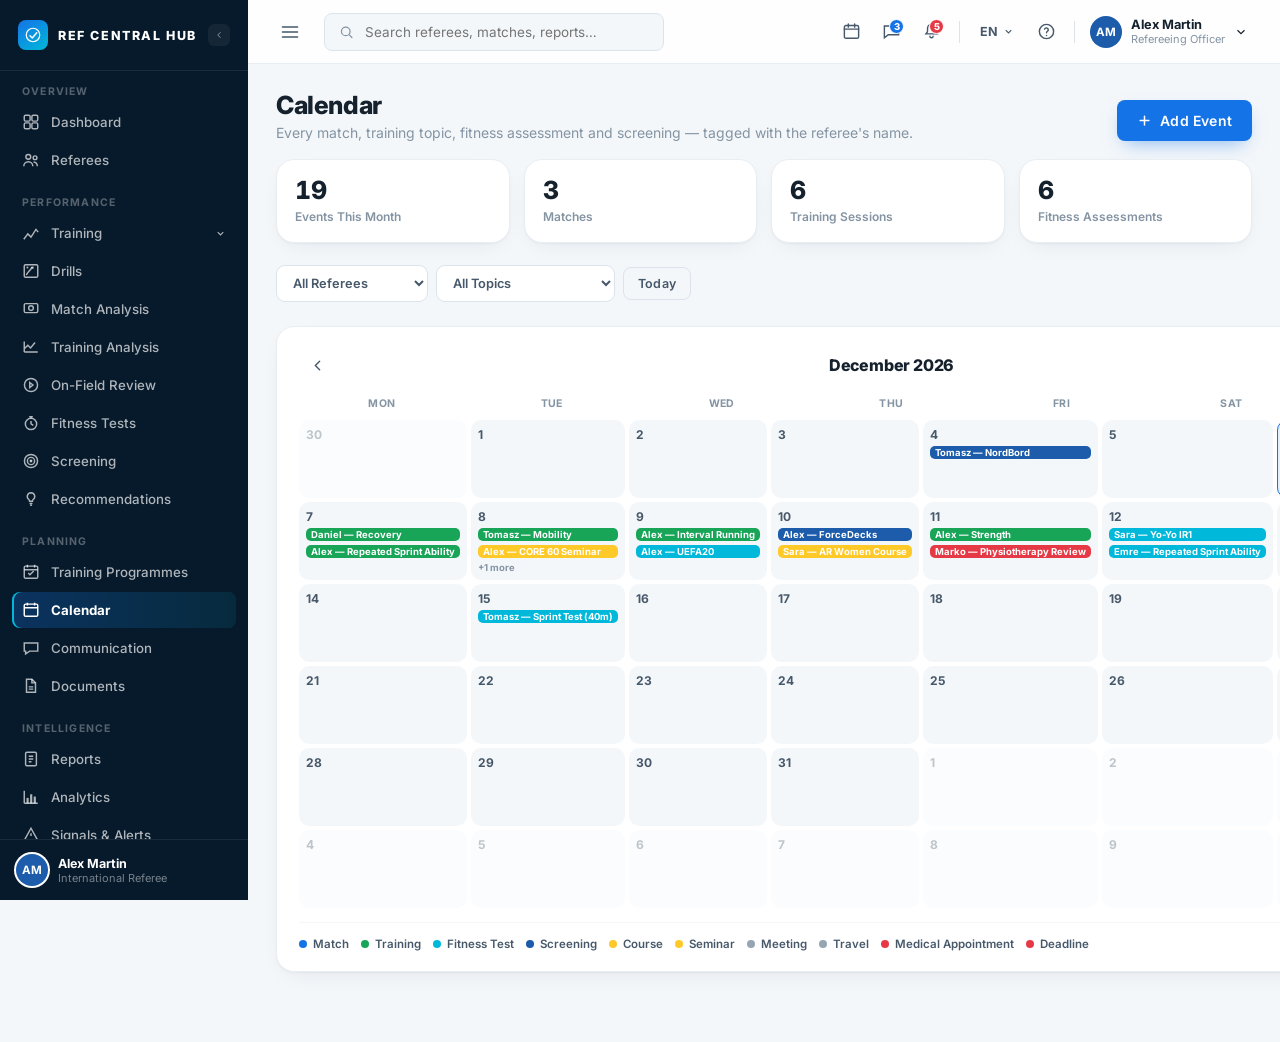
==== commit 154594a8: "Add Training Files page with a sidebar dropdown submenu - Sidebar "Training" is now an expandable dr" ====
--- a/calendar.html
+++ b/calendar.html
@@ -45,10 +45,18 @@
 
     <div class="nav-group">
       <div class="nav-label" data-i18n="grp_performance">Performance</div>
-      <a class="nav-item" href="#">
-        <span class="nav-icon"><svg viewBox="0 0 20 20" fill="none" stroke="currentColor" stroke-width="1.6"><path d="M2 17l4.5-6 3.5 3.5L15.5 6l2.5 3"/></svg></span>
-        <span class="nav-text" data-i18n="nav_training">Training</span>
-      </a>
+      <div class="nav-dropdown">
+        <button type="button" class="nav-item nav-dropdown-toggle">
+          <span class="nav-icon"><svg viewBox="0 0 20 20" fill="none" stroke="currentColor" stroke-width="1.6"><path d="M2 17l4.5-6 3.5 3.5L15.5 6l2.5 3"/></svg></span>
+          <span class="nav-text" data-i18n="nav_training">Training</span>
+          <svg class="nav-caret" width="11" height="11" viewBox="0 0 24 24" fill="none" stroke="currentColor" stroke-width="2.5"><path d="M6 9l6 6 6-6"/></svg>
+        </button>
+        <div class="nav-submenu">
+          <a class="nav-subitem" href="training-files.html">
+            <span class="nav-text" data-i18n="nav_training_files">Training Files</span>
+          </a>
+        </div>
+      </div>
       <a class="nav-item" href="drills.html">
         <span class="nav-icon"><svg viewBox="0 0 20 20" fill="none" stroke="currentColor" stroke-width="1.6"><rect x="2.5" y="3" width="15" height="14" rx="1.5"/><path d="M5 14c2-4 4-4 6-8" stroke-linecap="round"/><path d="M11 6l1.3-.3-.3 1.3" stroke-linecap="round" stroke-linejoin="round"/><circle cx="6" cy="6" r="1.1" fill="currentColor" stroke="none"/></svg></span>
         <span class="nav-text" data-i18n="nav_drills">Drills</span>
--- a/css/dashboard.css
+++ b/css/dashboard.css
@@ -93,6 +93,32 @@
   box-shadow: inset 2px 0 0 var(--cyan-500);
 }
 
+/* ---------------- Sidebar dropdown (Training > Training Files) ---------------- */
+.nav-dropdown-toggle { width: 100%; border: none; background: transparent; text-align: left; cursor: pointer; }
+.nav-caret { flex: none; margin-left: auto; transition: transform .15s ease; }
+.nav-dropdown.open .nav-caret { transform: rotate(180deg); }
+.nav-submenu {
+  max-height: 0; overflow: hidden;
+  transition: max-height .18s ease;
+}
+.nav-dropdown.open .nav-submenu { max-height: 200px; }
+.nav-subitem {
+  display: flex; align-items: center; gap: 11px;
+  padding: 8px 10px 8px 39px;
+  border-radius: 8px;
+  color: rgba(255,255,255,0.55);
+  font-size: 12.8px; font-weight: 500;
+  margin-bottom: 2px;
+}
+.nav-subitem:hover { background: rgba(255,255,255,0.06); color: white; }
+.nav-subitem.active {
+  background: linear-gradient(90deg, rgba(20,115,230,0.28), rgba(0,184,217,0.10));
+  color: white; font-weight: 700;
+  box-shadow: inset 2px 0 0 var(--cyan-500);
+}
+.sidebar.collapsed .nav-caret,
+.sidebar.collapsed .nav-submenu { display: none; }
+
 .sidebar-footer {
   padding: 14px 16px;
   border-top: 1px solid rgba(255,255,255,0.08);
